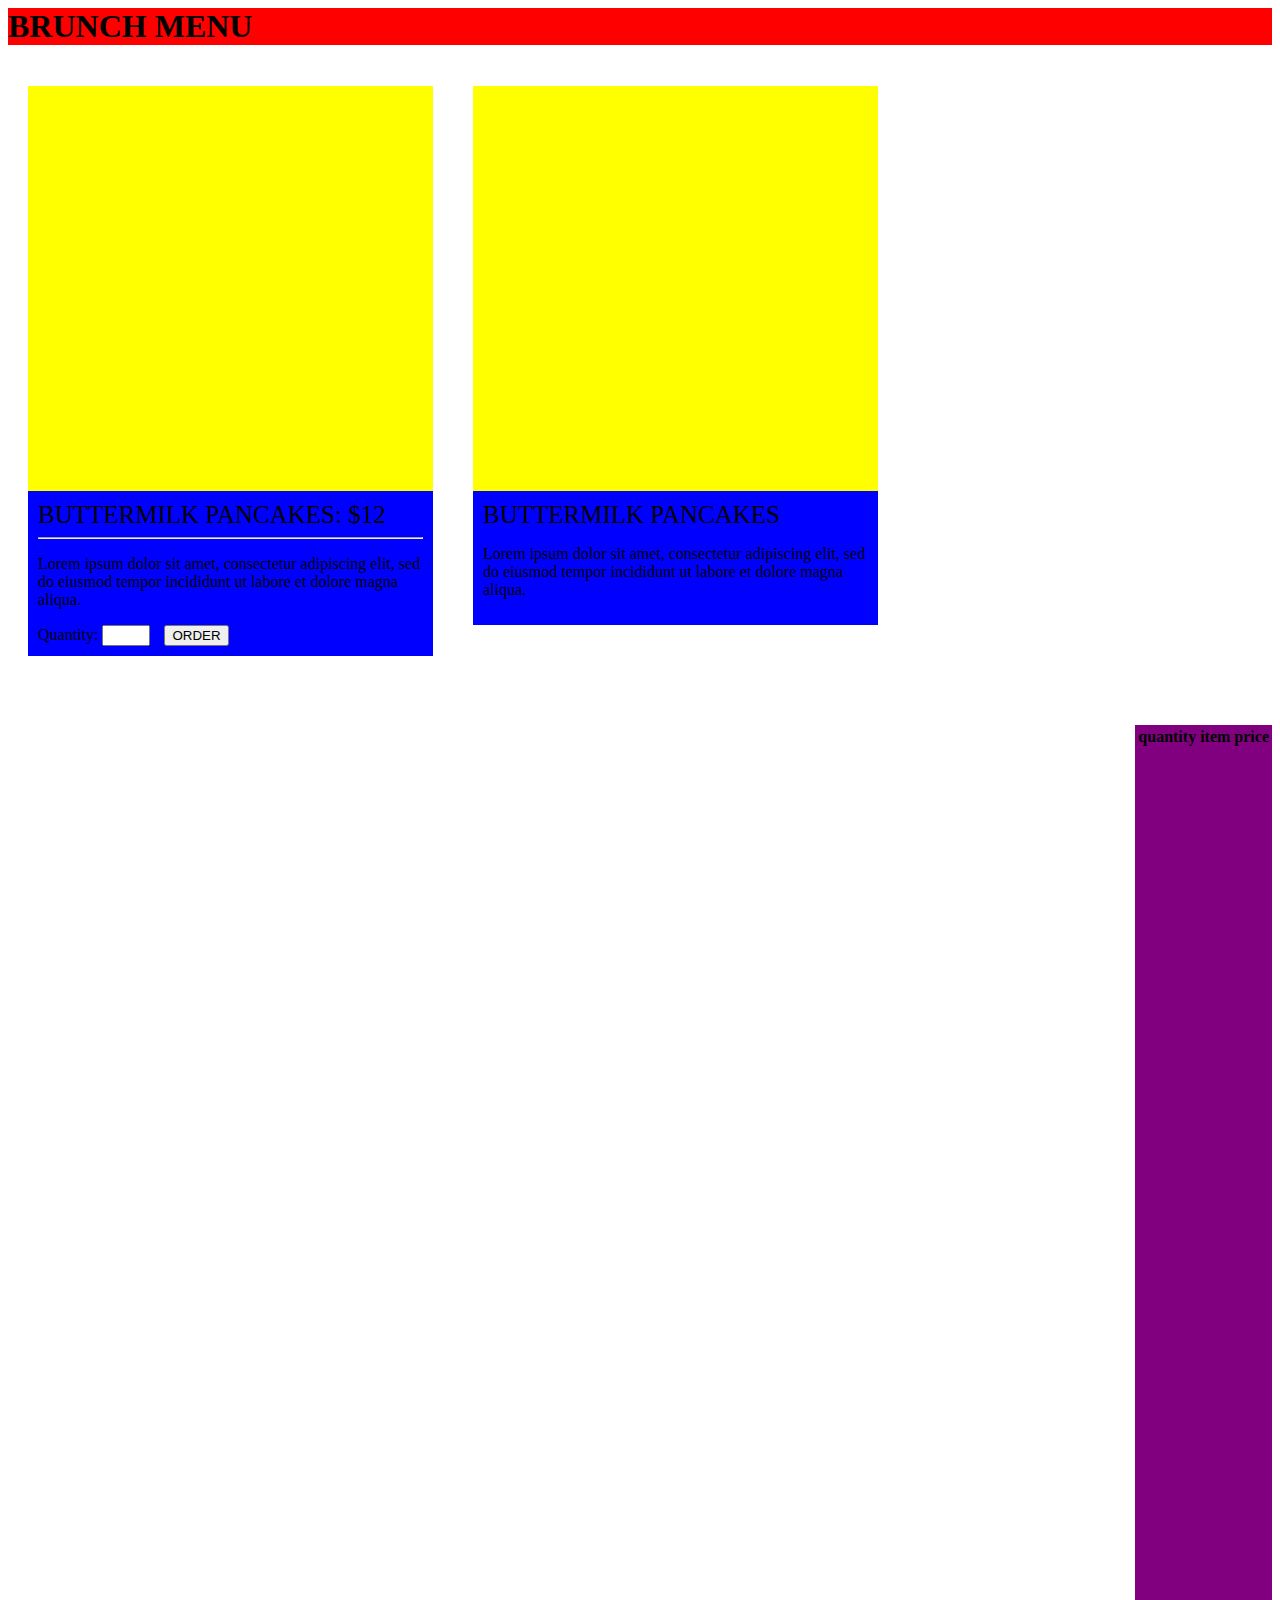
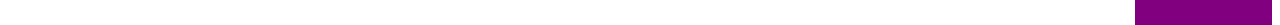
==== index.html @ 3c96109f "Rename restaurant.html to index.html" ====
<html>
  <head>
    <link rel="stylesheet" href="restaurant.css">
    <script src="https://code.jquery.com/jquery-3.3.1.min.js"></script>
  </head>
  <body>
  
    <div id="head">
      <h1>BRUNCH MENU</h1>
    </div>
    
    <div id="items">
      
      <div id="item1">
        <div id="photo0"></div>
        <div id="info0">
          <p class="name">BUTTERMILK PANCAKES: </p>
          <p class="price">$12</p>
          <hr>
          <p class="description">Lorem ipsum dolor sit amet, consectetur adipiscing elit, sed do eiusmod tempor incididunt ut labore et dolore magna aliqua.</p>
          <div class="qty">
            <p class="qty_title">Quantity: </p>
            <input id="counter0" type="number" min="1" max="5">
            <button class="order" onclick="order0()">ORDER</button>
          </div>
        </div>
      </div>
      
      <div id="item1">
        <div id="photo1"></div>
        <div id="info1">
          <p class="name">BUTTERMILK PANCAKES</p>
          <p class="description">Lorem ipsum dolor sit amet, consectetur adipiscing elit, sed do eiusmod tempor incididunt ut labore et dolore magna aliqua.</p>
          
        </div>
      </div>
      
      <div id="item2"></div>
      
      <div id="item3"></div>
      
      <div id="item4"></div>
      
      <div id="item5"></div>
      
    </div>
    
    <div id="check">
      <table>
        <tr>
          <th>quantity</th>
          <th>item</th>
          <th>price</th>
        </tr>
      </table>
    </div>
    
    <script src="restaurant.js"></script>
    
  </body>
</html>
---- restaurant.css ----
#head {
    background-color: red;
    margin: 0;
}

#photo0, #photo1, #photo2, #photo3, #photo4, #photo5 {
  height: 45vh;
  width: 45vh;
  background-color: yellow;
}
#item0, #item1, #item2, #item3, #item4, #item5 {
  background-color: blue;
  width: 45vh;
  margin: 20px;
  padding: 0;
  float: left;
}

.name, .price, .s {
  font-size: 25px;
  display: inline;
}

.order {
  margin-left: 10px;
}

.qty_title, #counter0, #counter2, #counter3, #counter4, #counter5 {
  display: inline;
}

#check{
  background-color: purple;
  position: relative;
  float: right;
  height: 100vh;
  margin: 0;
}

#info0,#info1, #info2, #info3, #info4, #info5 {
  padding: 10px;
}
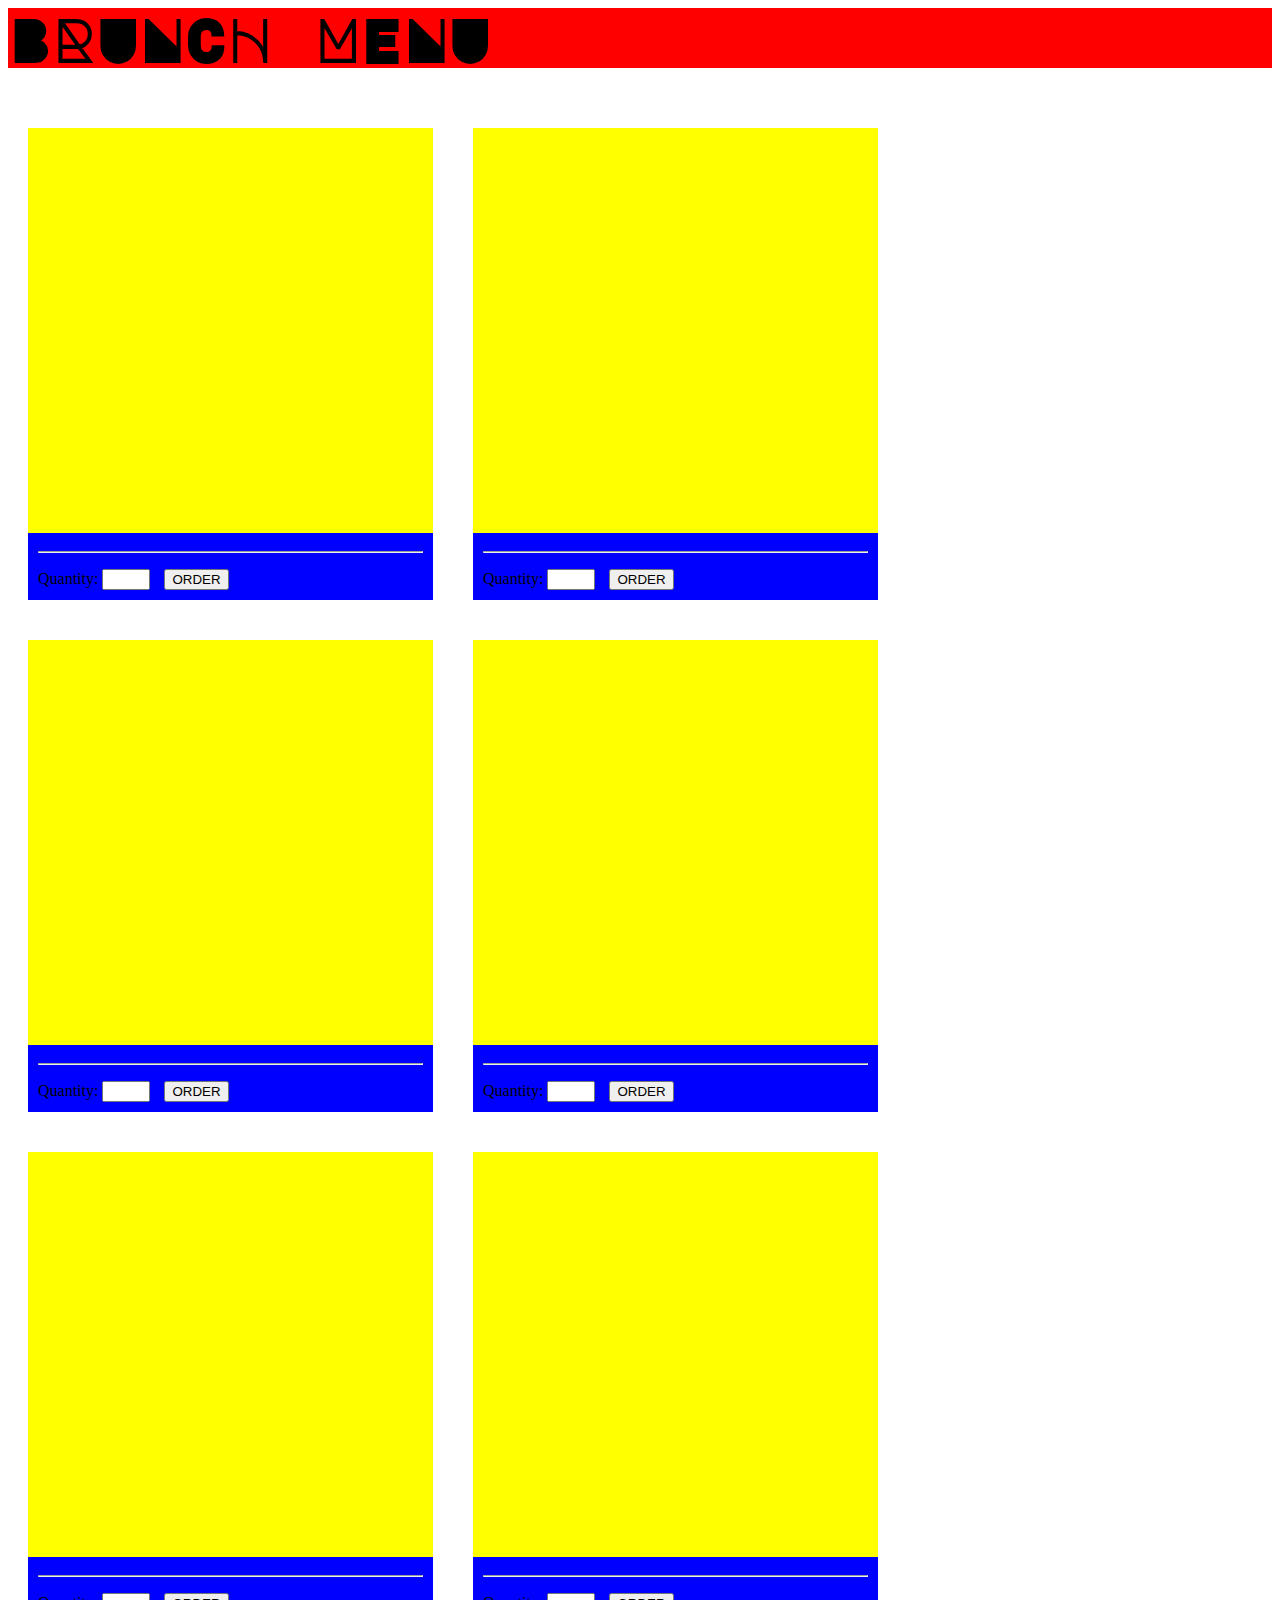
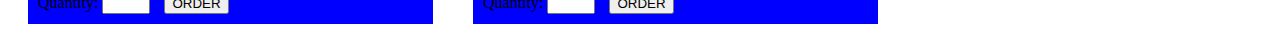
==== commit 89d25efc: "Rename restaurant.html to index.html" ====
--- a/index.html
+++ b/index.html
@@ -2,6 +2,7 @@
   <head>
     <link rel="stylesheet" href="restaurant.css">
     <script src="https://code.jquery.com/jquery-3.3.1.min.js"></script>
+    <link href="https://fonts.googleapis.com/css?family=KoHo|Major+Mono+Display" rel="stylesheet">
   </head>
   <body>
   
@@ -11,17 +12,17 @@
     
     <div id="items">
       
-      <div id="item1">
+      <div id="item0">
         <div id="photo0"></div>
         <div id="info0">
-          <p class="name">BUTTERMILK PANCAKES: </p>
-          <p class="price">$12</p>
+          <p class="name"></p>
+          <p class="price"></p>
           <hr>
-          <p class="description">Lorem ipsum dolor sit amet, consectetur adipiscing elit, sed do eiusmod tempor incididunt ut labore et dolore magna aliqua.</p>
+          <p class="description"></p>
           <div class="qty">
             <p class="qty_title">Quantity: </p>
-            <input id="counter0" type="number" min="1" max="5">
-            <button class="order" onclick="order0()">ORDER</button>
+            <input class="counter" type="number" min="1" max="5">
+            <button class="order" onclick="order()">ORDER</button>
           </div>
         </div>
       </div>
@@ -29,30 +30,78 @@
       <div id="item1">
         <div id="photo1"></div>
         <div id="info1">
-          <p class="name">BUTTERMILK PANCAKES</p>
-          <p class="description">Lorem ipsum dolor sit amet, consectetur adipiscing elit, sed do eiusmod tempor incididunt ut labore et dolore magna aliqua.</p>
-          
+          <p class="name"></p>
+          <p class="price"></p>
+          <hr>
+          <p class="description"></p>
+          <div class="qty">
+            <p class="qty_title">Quantity: </p>
+            <input class="counter" type="number" min="1" max="5">
+            <button class="order" onclick="order()">ORDER</button>
+          </div>
         </div>
       </div>
       
-      <div id="item2"></div>
+      <div id="item2">
+        <div id="photo2"></div>
+        <div id="info2">
+          <p class="name"></p>
+          <p class="price"></p>
+          <hr>
+          <p class="description"></p>
+          <div class="qty">
+            <p class="qty_title">Quantity: </p>
+            <input class="counter" type="number" min="1" max="5">
+            <button class="order" onclick="order()">ORDER</button>
+          </div>
+        </div>
+      </div>
       
-      <div id="item3"></div>
+      <div id="item3">
+        <div id="photo3"></div>
+        <div id="info3">
+          <p class="name"></p>
+          <p class="price"></p>
+          <hr>
+          <p class="description"></p>
+          <div class="qty">
+            <p class="qty_title">Quantity: </p>
+            <input class="counter" type="number" min="1" max="5">
+            <button class="order" onclick="order()">ORDER</button>
+          </div>
+        </div>
+      </div>
       
-      <div id="item4"></div>
+      <div id="item4">
+        <div id="photo4"></div>
+        <div id="info4">
+          <p class="name"></p>
+          <p class="price"></p>
+          <hr>
+          <p class="description"></p>
+          <div class="qty">
+            <p class="qty_title">Quantity: </p>
+            <input class="counter" type="number" min="1" max="5">
+            <button class="order" onclick="order()">ORDER</button>
+          </div>
+        </div>
+      </div>
       
-      <div id="item5"></div>
+      <div id="item5">
+        <div id="photo5"></div>
+        <div id="info5">
+          <p class="name"></p>
+          <p class="price"></p>
+          <hr>
+          <p class="description"></p>
+          <div class="qty">
+            <p class="qty_title">Quantity: </p>
+            <input class="counter" type="number" min="1" max="5">
+            <button class="order" onclick="order()">ORDER</button>
+          </div>
+        </div>
+      </div>
       
-    </div>
-    
-    <div id="check">
-      <table>
-        <tr>
-          <th>quantity</th>
-          <th>item</th>
-          <th>price</th>
-        </tr>
-      </table>
     </div>
     
     <script src="restaurant.js"></script>
--- a/restaurant.css
+++ b/restaurant.css
@@ -1,6 +1,18 @@
+/*
+font-family: 'Major Mono Display', monospace;
+font-family: 'Homemade Apple', cursive;
+font-family: 'KoHo', sans-serif;
+*/
+
+#body {
+  font-size: 30px;
+}
+
 #head {
-    background-color: red;
-    margin: 0;
+  background-color: red;
+  margin: 0;
+  font-family: 'Major Mono Display', monospace;
+  font-size: 30px;
 }
 
 #photo0, #photo1, #photo2, #photo3, #photo4, #photo5 {
@@ -14,6 +26,11 @@
   margin: 20px;
   padding: 0;
   float: left;
+}
+
+.name {
+  font-family: monospace;
+  font-size: 30px;
 }
 
 .name, .price, .s {
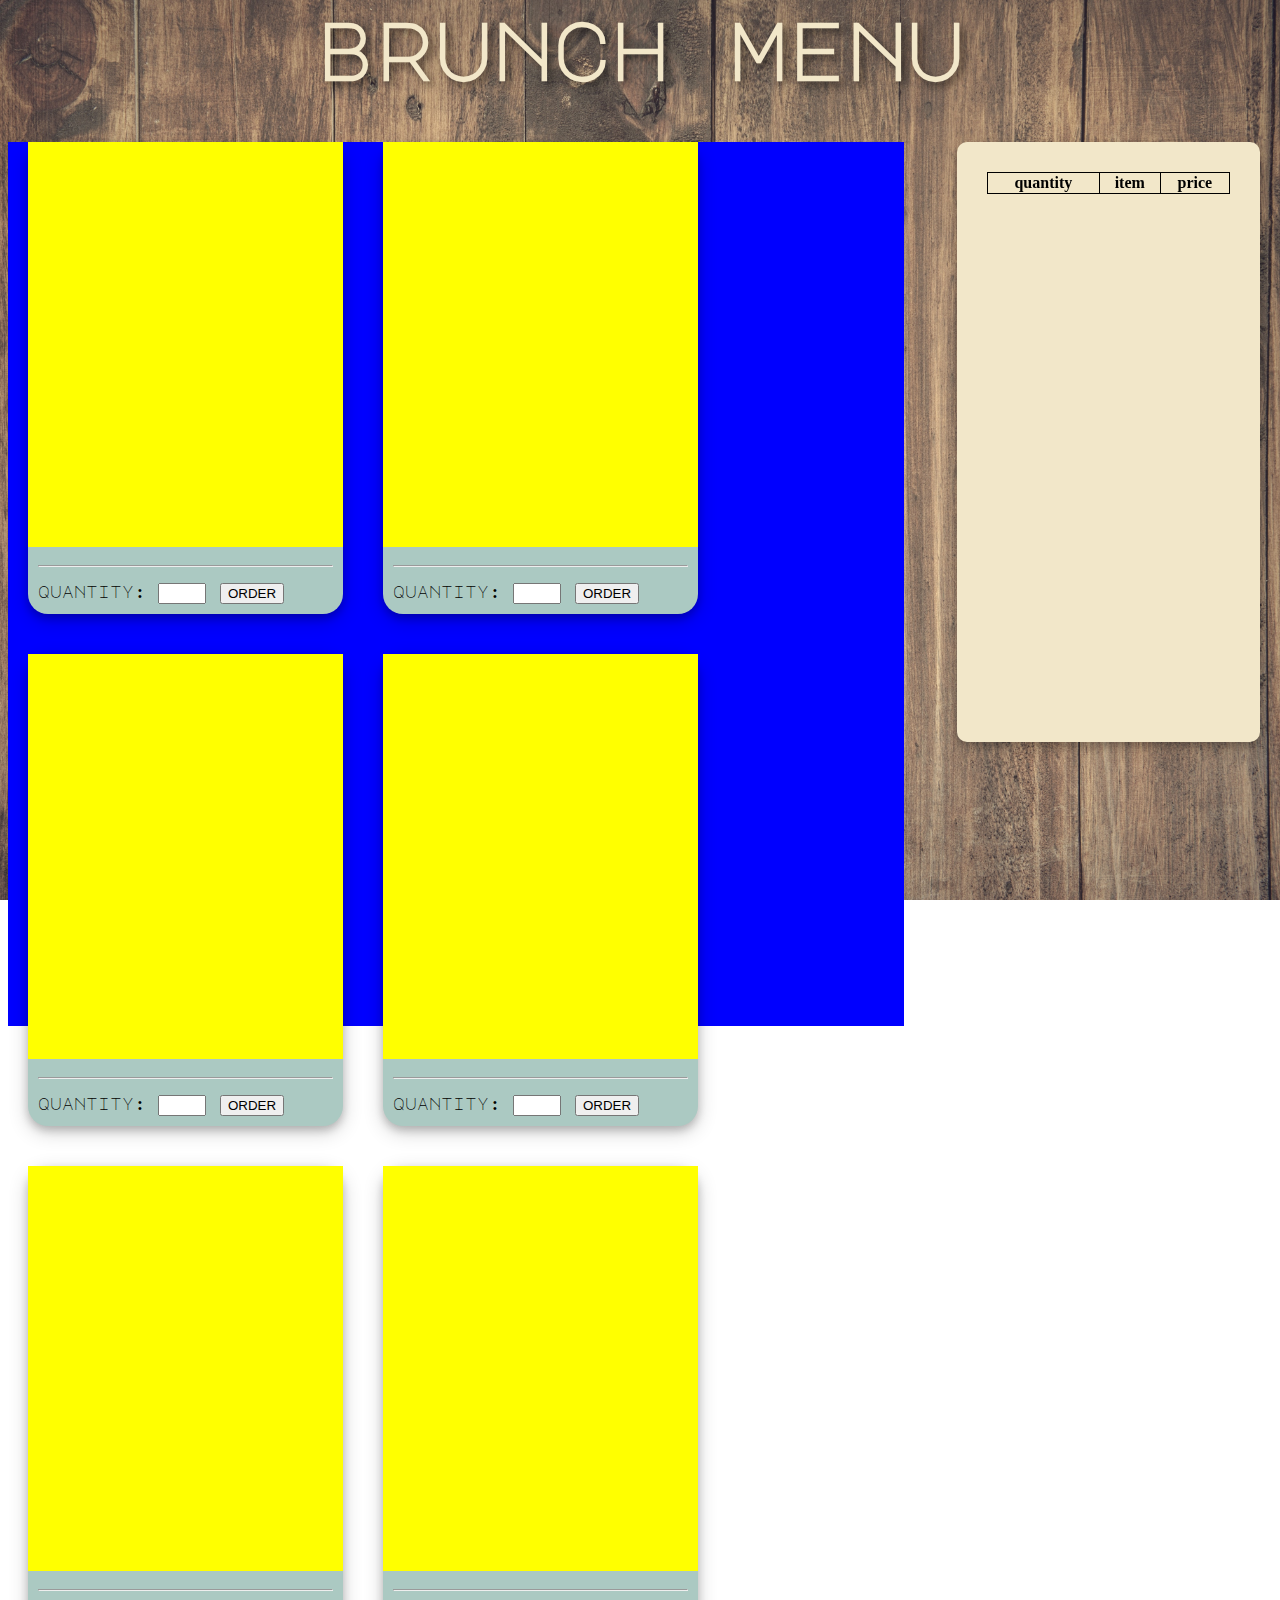
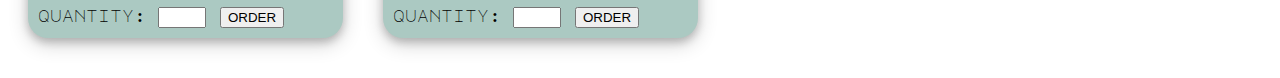
==== commit 49f6da57: "Add files via upload" ====
--- a/index.html
+++ b/index.html
@@ -5,13 +5,25 @@
     <link href="https://fonts.googleapis.com/css?family=KoHo|Major+Mono+Display" rel="stylesheet">
   </head>
   <body>
-  
+    
+    <div id="block"></div>
+
     <div id="head">
-      <h1>BRUNCH MENU</h1>
+      <h1>brunch menu</h1>
     </div>
     
+    <div id="check">
+        <table id="check_table">
+          <tr>
+            <th>quantity</th>
+            <th>item</th>
+            <th>price</th>
+          </tr>
+        </table>
+      </div>
+
     <div id="items">
-      
+
       <div id="item0">
         <div id="photo0"></div>
         <div id="info0">
@@ -20,7 +32,7 @@
           <hr>
           <p class="description"></p>
           <div class="qty">
-            <p class="qty_title">Quantity: </p>
+            <p class="qty_title">quantity: </p>
             <input class="counter" type="number" min="1" max="5">
             <button class="order" onclick="order()">ORDER</button>
           </div>
@@ -35,7 +47,7 @@
           <hr>
           <p class="description"></p>
           <div class="qty">
-            <p class="qty_title">Quantity: </p>
+            <p class="qty_title">quantity: </p>
             <input class="counter" type="number" min="1" max="5">
             <button class="order" onclick="order()">ORDER</button>
           </div>
@@ -50,7 +62,7 @@
           <hr>
           <p class="description"></p>
           <div class="qty">
-            <p class="qty_title">Quantity: </p>
+            <p class="qty_title">quantity: </p>
             <input class="counter" type="number" min="1" max="5">
             <button class="order" onclick="order()">ORDER</button>
           </div>
@@ -65,7 +77,7 @@
           <hr>
           <p class="description"></p>
           <div class="qty">
-            <p class="qty_title">Quantity: </p>
+            <p class="qty_title">quantity: </p>
             <input class="counter" type="number" min="1" max="5">
             <button class="order" onclick="order()">ORDER</button>
           </div>
@@ -80,7 +92,7 @@
           <hr>
           <p class="description"></p>
           <div class="qty">
-            <p class="qty_title">Quantity: </p>
+            <p class="qty_title">quantity: </p>
             <input class="counter" type="number" min="1" max="5">
             <button class="order" onclick="order()">ORDER</button>
           </div>
@@ -95,7 +107,7 @@
           <hr>
           <p class="description"></p>
           <div class="qty">
-            <p class="qty_title">Quantity: </p>
+            <p class="qty_title">quantity: </p>
             <input class="counter" type="number" min="1" max="5">
             <button class="order" onclick="order()">ORDER</button>
           </div>
@@ -103,8 +115,9 @@
       </div>
       
     </div>
-    
+
     <script src="restaurant.js"></script>
+    <script src="restaurant.json"></script>
     
   </body>
 </html>
--- a/restaurant.css
+++ b/restaurant.css
@@ -1,31 +1,46 @@
 /*
 font-family: 'Major Mono Display', monospace;
-font-family: 'Homemade Apple', cursive;
 font-family: 'KoHo', sans-serif;
 */
 
-#body {
-  font-size: 30px;
+body {
+  background-image: url('wood.jpg');
+  background-repeat: no-repeat;
+  background-attachment: fixed;
+  background-position: center;
+  background-size: cover;
 }
 
 #head {
-  background-color: red;
-  margin: 0;
+  margin: 5px 0 0 0;
   font-family: 'Major Mono Display', monospace;
-  font-size: 30px;
+  font-size: 40px;
+  text-align: center;
+  color: #F2E7C9;
+  text-shadow: 4px 4px 8px rgba(0, 0, 0, 0.6);
+}
+
+#items {
+  background-color: blue;
+  height: -webkit-fill-available;
+  width: 70vw;
+  padding: auto;
 }
 
 #photo0, #photo1, #photo2, #photo3, #photo4, #photo5 {
   height: 45vh;
-  width: 45vh;
+  width: 35vh;
   background-color: yellow;
 }
+
 #item0, #item1, #item2, #item3, #item4, #item5 {
-  background-color: blue;
-  width: 45vh;
-  margin: 20px;
+  background-color: #ABC9C2;
+  width: 35vh;
+  margin: 0 20px 40px;
   padding: 0;
   float: left;
+  border-radius: 20px;
+  box-shadow: 0 4px 8px 0 rgba(0, 0, 0, 0.2), 0 6px 20px 0 rgba(0, 0, 0, 0.19);
 }
 
 .name {
@@ -33,7 +48,12 @@
   font-size: 30px;
 }
 
-.name, .price, .s {
+.qty_title {
+  display: inline;
+  font-family: 'Major Mono Display', monospace;
+}
+
+.name, .price {
   font-size: 25px;
   display: inline;
 }
@@ -42,18 +62,31 @@
   margin-left: 10px;
 }
 
-.qty_title, #counter0, #counter2, #counter3, #counter4, #counter5 {
+.counter {
   display: inline;
 }
 
-#check{
-  background-color: purple;
-  position: relative;
-  float: right;
-  height: 100vh;
+#check {
+  background-color: #F2E7C9;
+  border-radius: 10px;
+  box-shadow: 0 4px 8px 0 rgba(0, 0, 0, 0.2), 0 6px 20px 0 rgba(0, 0, 0, 0.19);
+  position: fixed;
+  right: 20px;
+  height: 60vh;
   margin: 0;
+  width: 27vh;
+  padding: 30px;
 }
 
-#info0,#info1, #info2, #info3, #info4, #info5 {
+#info0, #info1, #info2, #info3, #info4, #info5 {
   padding: 10px;
+}
+
+#check_table {
+  border-collapse: collapse;
+  width: 100%;
+}
+
+th, td {
+  border: 1px solid black;
 }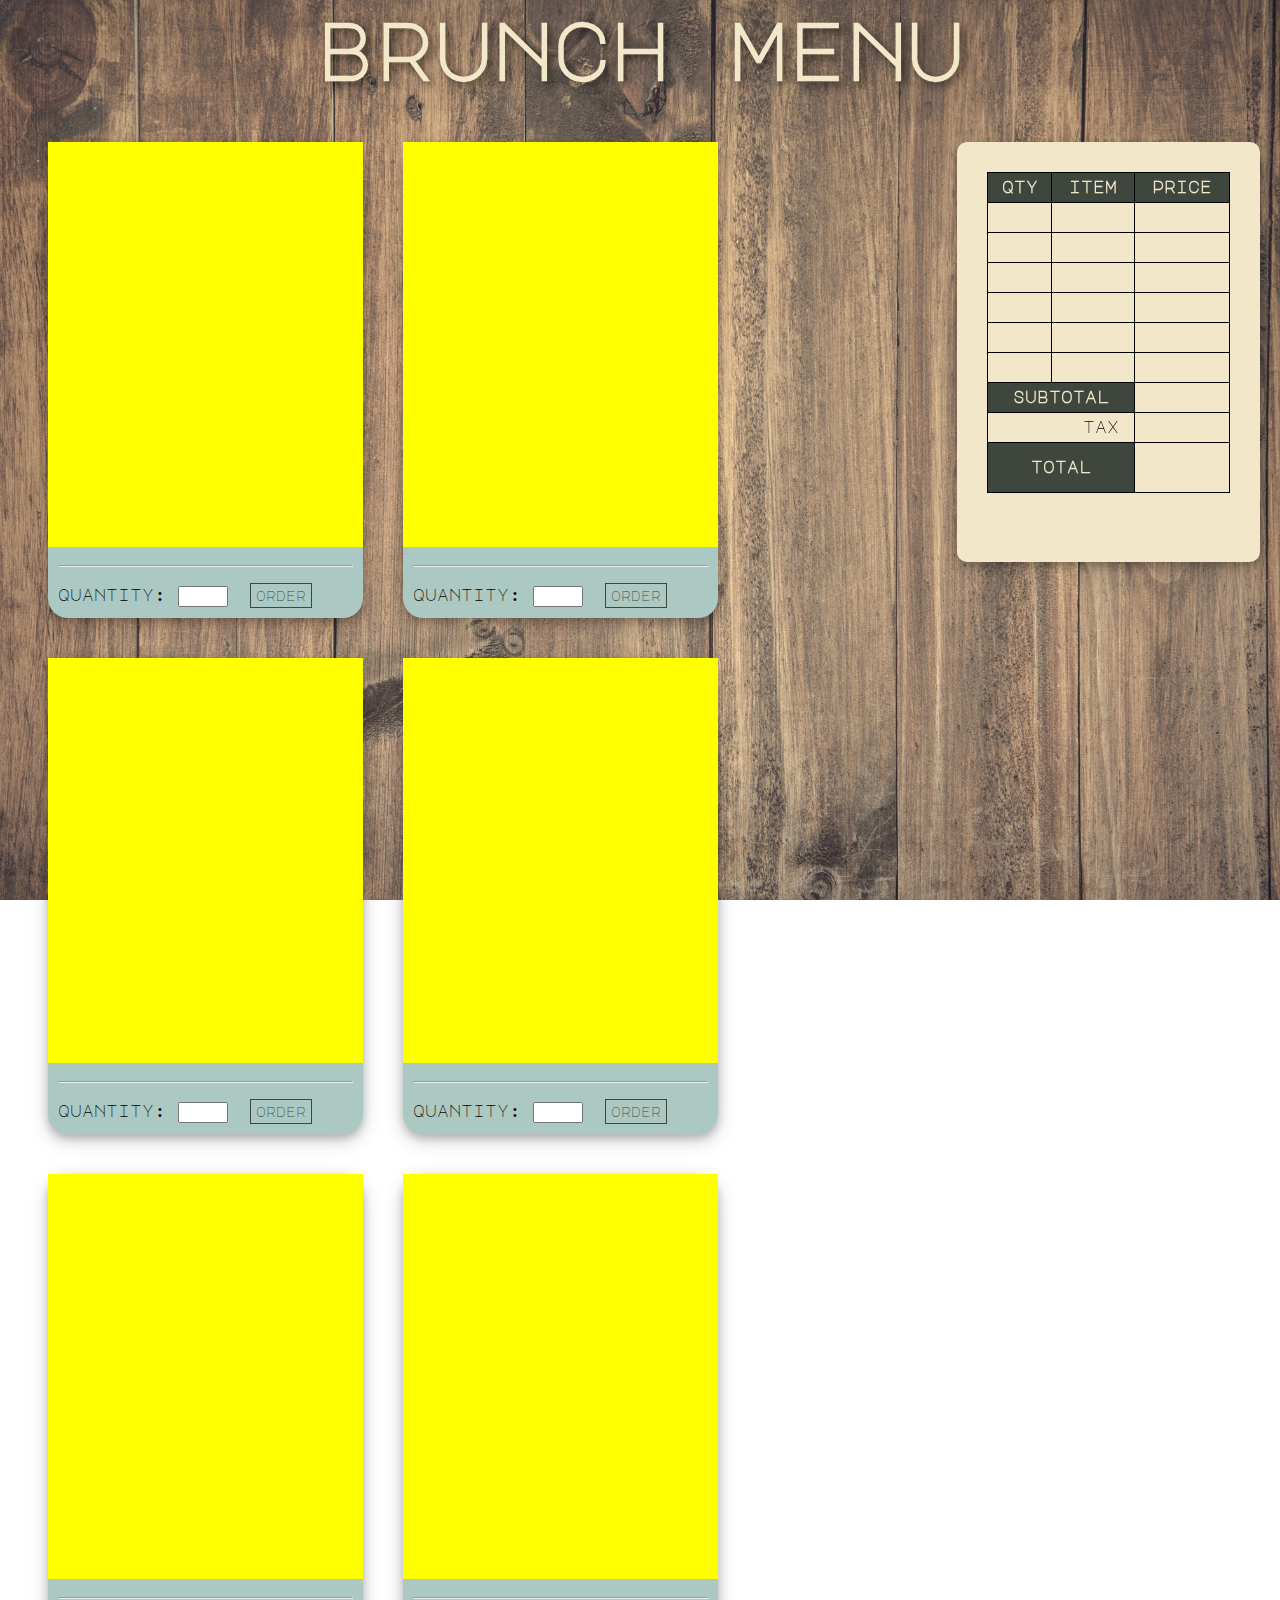
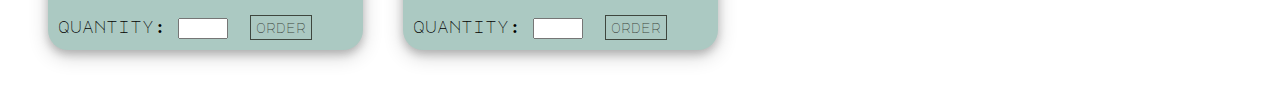
==== commit 4bac5c63: "Add files via upload" ====
--- a/index.html
+++ b/index.html
@@ -15,10 +15,62 @@
     <div id="check">
         <table id="check_table">
           <tr>
-            <th>quantity</th>
+            <th>qty</th>
             <th>item</th>
             <th>price</th>
           </tr>
+          
+          <tr class="row"> <!--0-->
+            <td></td>
+            <td></td>
+            <td></td>
+          </tr>
+
+          <tr class="row"> <!--1-->
+            <td></td>
+            <td></td>
+            <td></td>
+          </tr> 
+
+          <tr class="row"> <!--2-->
+            <td></td>
+            <td></td>
+            <td></td>
+          </tr> 
+
+          <tr class="row"> <!--3-->
+            <td></td>
+            <td></td>
+            <td></td>
+          </tr> 
+
+          <tr class="row"> <!--4-->
+            <td></td>
+            <td></td>
+            <td></td>
+          </tr> 
+
+          <tr class="row"> <!--5-->
+            <td></td>
+            <td></td>
+            <td></td>
+          </tr> 
+
+          <tr>
+            <th colspan="2">subtotal</th>
+            <td id="subtotal"></td>
+          </tr>
+
+          <tr>
+            <td colspan="2" id="tax_title">tax</td>
+            <td id="tax"></td>
+          </tr>
+
+          <tr id="total_row">
+            <th colspan="2">total</th>
+            <td id="total"></td>
+          </tr>
+
         </table>
       </div>
 
@@ -34,7 +86,7 @@
           <div class="qty">
             <p class="qty_title">quantity: </p>
             <input class="counter" type="number" min="1" max="5">
-            <button class="order" onclick="order()">ORDER</button>
+            <button class="order" onclick="order0()">order</button>
           </div>
         </div>
       </div>
@@ -49,7 +101,7 @@
           <div class="qty">
             <p class="qty_title">quantity: </p>
             <input class="counter" type="number" min="1" max="5">
-            <button class="order" onclick="order()">ORDER</button>
+            <button class="order" onclick="order1()">order</button>
           </div>
         </div>
       </div>
@@ -64,7 +116,7 @@
           <div class="qty">
             <p class="qty_title">quantity: </p>
             <input class="counter" type="number" min="1" max="5">
-            <button class="order" onclick="order()">ORDER</button>
+            <button class="order" onclick="order2()">order</button>
           </div>
         </div>
       </div>
@@ -79,7 +131,7 @@
           <div class="qty">
             <p class="qty_title">quantity: </p>
             <input class="counter" type="number" min="1" max="5">
-            <button class="order" onclick="order()">ORDER</button>
+            <button class="order" onclick="order3()">order</button>
           </div>
         </div>
       </div>
@@ -94,7 +146,7 @@
           <div class="qty">
             <p class="qty_title">quantity: </p>
             <input class="counter" type="number" min="1" max="5">
-            <button class="order" onclick="order()">ORDER</button>
+            <button class="order" onclick="order4()">order</button>
           </div>
         </div>
       </div>
@@ -109,7 +161,7 @@
           <div class="qty">
             <p class="qty_title">quantity: </p>
             <input class="counter" type="number" min="1" max="5">
-            <button class="order" onclick="order()">ORDER</button>
+            <button class="order" onclick="order5()">order</button>
           </div>
         </div>
       </div>
--- a/restaurant.css
+++ b/restaurant.css
@@ -9,11 +9,11 @@
   background-attachment: fixed;
   background-position: center;
   background-size: cover;
+  font-family: 'Major Mono Display', monospace;
 }
 
 #head {
   margin: 5px 0 0 0;
-  font-family: 'Major Mono Display', monospace;
   font-size: 40px;
   text-align: center;
   color: #F2E7C9;
@@ -21,10 +21,9 @@
 }
 
 #items {
-  background-color: blue;
-  height: -webkit-fill-available;
-  width: 70vw;
-  padding: auto;
+  margin-left: 20px;
+  height: 100vh;
+  width: 75vw;
 }
 
 #photo0, #photo1, #photo2, #photo3, #photo4, #photo5 {
@@ -44,13 +43,11 @@
 }
 
 .name {
-  font-family: monospace;
   font-size: 30px;
 }
 
 .qty_title {
   display: inline;
-  font-family: 'Major Mono Display', monospace;
 }
 
 .name, .price {
@@ -72,7 +69,7 @@
   box-shadow: 0 4px 8px 0 rgba(0, 0, 0, 0.2), 0 6px 20px 0 rgba(0, 0, 0, 0.19);
   position: fixed;
   right: 20px;
-  height: 60vh;
+  height: 40vh;
   margin: 0;
   width: 27vh;
   padding: 30px;
@@ -87,6 +84,45 @@
   width: 100%;
 }
 
-th, td {
+th, td, tr {
   border: 1px solid black;
+  padding: 5px 2px;
+  text-align: center;
+}
+
+th {
+  background-color: #3E463E;
+  color: #F2E7C9;
+}
+
+tr {
+  height: 30px;
+}
+
+#tax_title {
+  text-align: right;
+  padding-right: 15px;
+}
+
+#total_row {
+  height: 50px;
+}
+
+button {
+  background-color: #ABC9C2;
+  color: #3E463E;
+  padding: 5px;
+  border: 1px solid #3E463E;
+  font-family: 'Major Mono Display', monospace;
+}
+
+button:hover {
+  background-color: #3E463E;
+  color: #ABC9C2;
+  border: 1px solid #3E463E;
+}
+
+.counter {
+  margin: 0;
+  width: 50px;
 }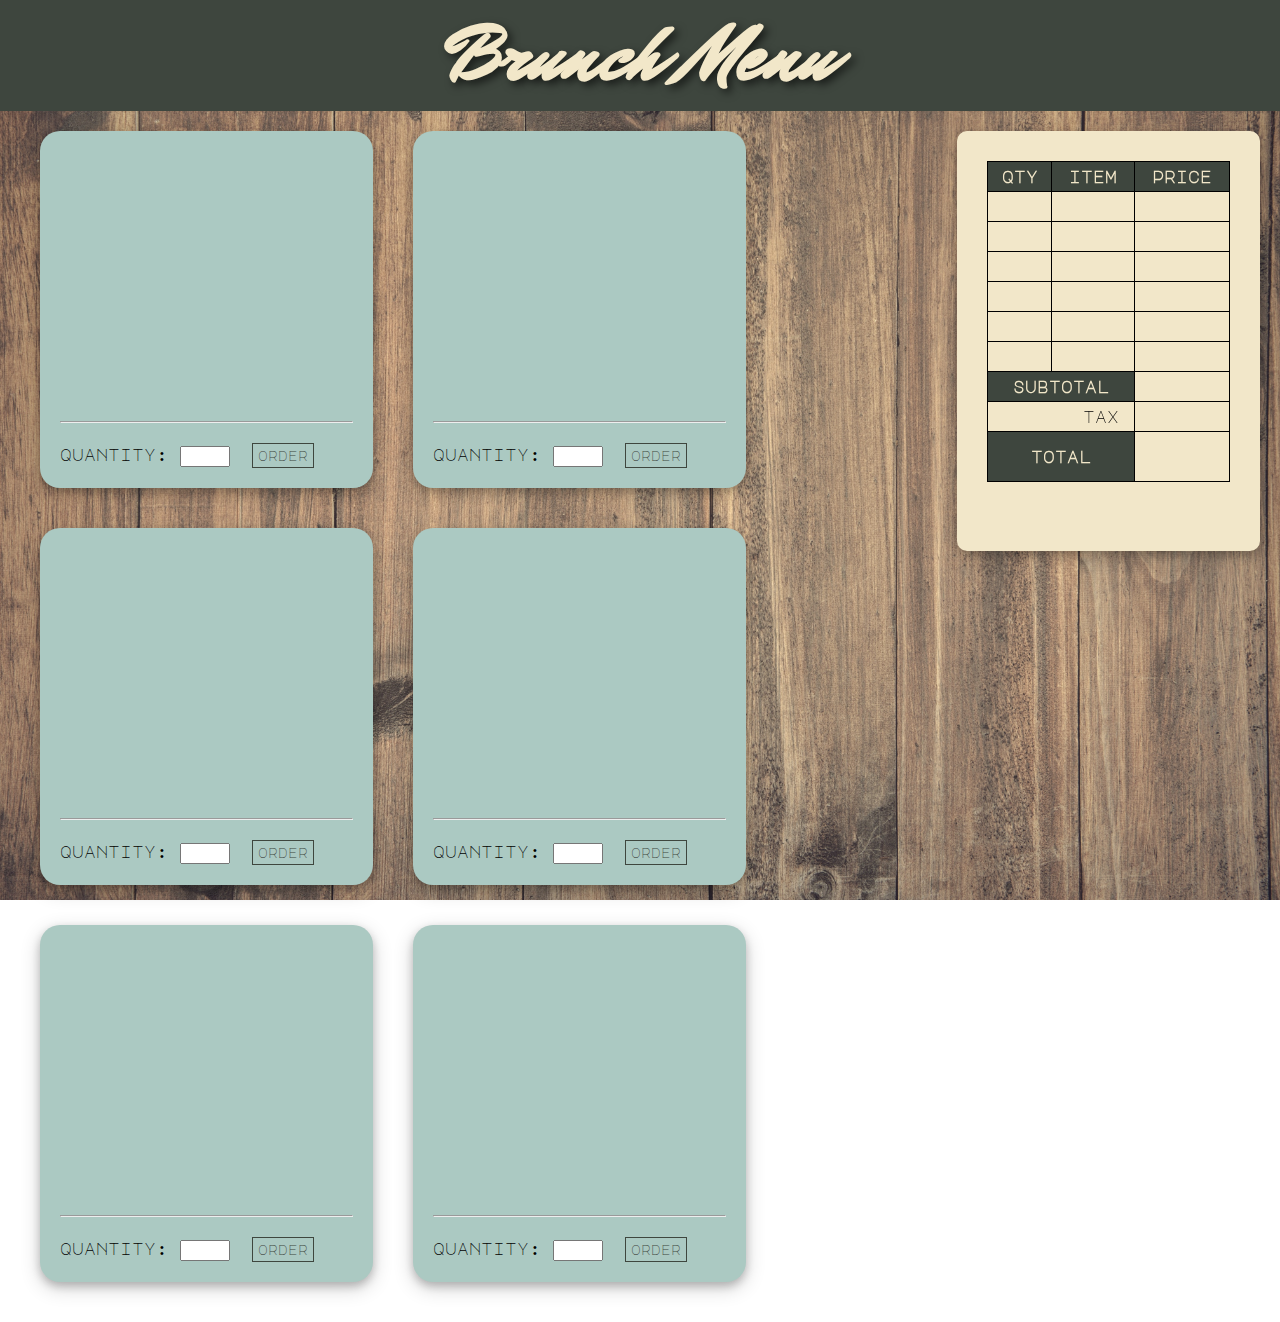
==== commit 14602065: "Add files via upload" ====
--- a/index.html
+++ b/index.html
@@ -2,170 +2,174 @@
   <head>
     <link rel="stylesheet" href="restaurant.css">
     <script src="https://code.jquery.com/jquery-3.3.1.min.js"></script>
-    <link href="https://fonts.googleapis.com/css?family=KoHo|Major+Mono+Display" rel="stylesheet">
+    <link href="https://fonts.googleapis.com/css?family=Major+Mono+Display|Mr+Dafoe" rel="stylesheet">
   </head>
   <body>
     
     <div id="block"></div>
 
     <div id="head">
-      <h1>brunch menu</h1>
+      <h1>Brunch Menu</h1>
     </div>
-    
-    <div id="check">
-        <table id="check_table">
-          <tr>
-            <th>qty</th>
-            <th>item</th>
-            <th>price</th>
-          </tr>
-          
-          <tr class="row"> <!--0-->
-            <td></td>
-            <td></td>
-            <td></td>
-          </tr>
+     
+    <div id="not_head">
 
-          <tr class="row"> <!--1-->
-            <td></td>
-            <td></td>
-            <td></td>
-          </tr> 
+      <div id="check">
 
-          <tr class="row"> <!--2-->
-            <td></td>
-            <td></td>
-            <td></td>
-          </tr> 
+          <table id="check_table">
+            <tr>
+              <th>qty</th>
+              <th>item</th>
+              <th>price</th>
+            </tr>
+            
+            <tr class="row"> <!--0-->
+              <td></td>
+              <td></td>
+              <td></td>
+            </tr>
 
-          <tr class="row"> <!--3-->
-            <td></td>
-            <td></td>
-            <td></td>
-          </tr> 
+            <tr class="row"> <!--1-->
+              <td></td>
+              <td></td>
+              <td></td>
+            </tr> 
 
-          <tr class="row"> <!--4-->
-            <td></td>
-            <td></td>
-            <td></td>
-          </tr> 
+            <tr class="row"> <!--2-->
+              <td></td>
+              <td></td>
+              <td></td>
+            </tr> 
 
-          <tr class="row"> <!--5-->
-            <td></td>
-            <td></td>
-            <td></td>
-          </tr> 
+            <tr class="row"> <!--3-->
+              <td></td>
+              <td></td>
+              <td></td>
+            </tr> 
 
-          <tr>
-            <th colspan="2">subtotal</th>
-            <td id="subtotal"></td>
-          </tr>
+            <tr class="row"> <!--4-->
+              <td></td>
+              <td></td>
+              <td></td>
+            </tr> 
 
-          <tr>
-            <td colspan="2" id="tax_title">tax</td>
-            <td id="tax"></td>
-          </tr>
+            <tr class="row"> <!--5-->
+              <td></td>
+              <td></td>
+              <td></td>
+            </tr> 
 
-          <tr id="total_row">
-            <th colspan="2">total</th>
-            <td id="total"></td>
-          </tr>
+            <tr>
+              <th colspan="2">subtotal</th>
+              <td id="subtotal"></td>
+            </tr>
 
-        </table>
-      </div>
+            <tr>
+              <td colspan="2" id="tax_title">tax</td>
+              <td id="tax"></td>
+            </tr>
 
-    <div id="items">
+            <tr id="total_row">
+              <th colspan="2">total</th>
+              <td id="total"></td>
+            </tr>
 
-      <div id="item0">
-        <div id="photo0"></div>
-        <div id="info0">
-          <p class="name"></p>
-          <p class="price"></p>
-          <hr>
-          <p class="description"></p>
-          <div class="qty">
-            <p class="qty_title">quantity: </p>
-            <input class="counter" type="number" min="1" max="5">
-            <button class="order" onclick="order0()">order</button>
+          </table>
+        </div>
+
+      <div id="items">
+
+        <div id="item0">
+          <div id="photo0"></div>
+          <div id="info0">
+            <p class="name"></p>
+            <p class="price"></p>
+            <hr>
+            <p class="description"></p>
+            <div class="qty">
+              <p class="qty_title">quantity: </p>
+              <input class="counter" type="number" min="1" max="5">
+              <button class="order" onclick="order0()">order</button>
+            </div>
           </div>
         </div>
-      </div>
-      
-      <div id="item1">
-        <div id="photo1"></div>
-        <div id="info1">
-          <p class="name"></p>
-          <p class="price"></p>
-          <hr>
-          <p class="description"></p>
-          <div class="qty">
-            <p class="qty_title">quantity: </p>
-            <input class="counter" type="number" min="1" max="5">
-            <button class="order" onclick="order1()">order</button>
+        
+        <div id="item1">
+          <div id="photo1"></div>
+          <div id="info1">
+            <p class="name"></p>
+            <p class="price"></p>
+            <hr>
+            <p class="description"></p>
+            <div class="qty">
+              <p class="qty_title">quantity: </p>
+              <input class="counter" type="number" min="1" max="5">
+              <button class="order" onclick="order1()">order</button>
+            </div>
           </div>
         </div>
-      </div>
-      
-      <div id="item2">
-        <div id="photo2"></div>
-        <div id="info2">
-          <p class="name"></p>
-          <p class="price"></p>
-          <hr>
-          <p class="description"></p>
-          <div class="qty">
-            <p class="qty_title">quantity: </p>
-            <input class="counter" type="number" min="1" max="5">
-            <button class="order" onclick="order2()">order</button>
+        
+        <div id="item2">
+          <div id="photo2"></div>
+          <div id="info2">
+            <p class="name"></p>
+            <p class="price"></p>
+            <hr>
+            <p class="description"></p>
+            <div class="qty">
+              <p class="qty_title">quantity: </p>
+              <input class="counter" type="number" min="1" max="5">
+              <button class="order" onclick="order2()">order</button>
+            </div>
           </div>
         </div>
-      </div>
-      
-      <div id="item3">
-        <div id="photo3"></div>
-        <div id="info3">
-          <p class="name"></p>
-          <p class="price"></p>
-          <hr>
-          <p class="description"></p>
-          <div class="qty">
-            <p class="qty_title">quantity: </p>
-            <input class="counter" type="number" min="1" max="5">
-            <button class="order" onclick="order3()">order</button>
+        
+        <div id="item3">
+          <div id="photo3"></div>
+          <div id="info3">
+            <p class="name"></p>
+            <p class="price"></p>
+            <hr>
+            <p class="description"></p>
+            <div class="qty">
+              <p class="qty_title">quantity: </p>
+              <input class="counter" type="number" min="1" max="5">
+              <button class="order" onclick="order3()">order</button>
+            </div>
           </div>
         </div>
-      </div>
-      
-      <div id="item4">
-        <div id="photo4"></div>
-        <div id="info4">
-          <p class="name"></p>
-          <p class="price"></p>
-          <hr>
-          <p class="description"></p>
-          <div class="qty">
-            <p class="qty_title">quantity: </p>
-            <input class="counter" type="number" min="1" max="5">
-            <button class="order" onclick="order4()">order</button>
+        
+        <div id="item4">
+          <div id="photo4"></div>
+          <div id="info4">
+            <p class="name"></p>
+            <p class="price"></p>
+            <hr>
+            <p class="description"></p>
+            <div class="qty">
+              <p class="qty_title">quantity: </p>
+              <input class="counter" type="number" min="1" max="5">
+              <button class="order" onclick="order4()">order</button>
+            </div>
           </div>
         </div>
-      </div>
-      
-      <div id="item5">
-        <div id="photo5"></div>
-        <div id="info5">
-          <p class="name"></p>
-          <p class="price"></p>
-          <hr>
-          <p class="description"></p>
-          <div class="qty">
-            <p class="qty_title">quantity: </p>
-            <input class="counter" type="number" min="1" max="5">
-            <button class="order" onclick="order5()">order</button>
+        
+        <div id="item5">
+          <div id="photo5"></div>
+          <div id="info5">
+            <p class="name"></p>
+            <p class="price"></p>
+            <hr>
+            <p class="description"></p>
+            <div class="qty">
+              <p class="qty_title">quantity: </p>
+              <input class="counter" type="number" min="1" max="5">
+              <button class="order" onclick="order5()">order</button>
+            </div>
           </div>
         </div>
+        
       </div>
-      
     </div>
 
     <script src="restaurant.js"></script>
--- a/restaurant.css
+++ b/restaurant.css
@@ -2,6 +2,10 @@
 font-family: 'Major Mono Display', monospace;
 font-family: 'KoHo', sans-serif;
 */
+
+* {
+  margin: 0;
+}
 
 body {
   background-image: url('wood.jpg');
@@ -13,28 +17,59 @@
 }
 
 #head {
-  margin: 5px 0 0 0;
+  margin: 0px;
+  padding: 0;
   font-size: 40px;
   text-align: center;
   color: #F2E7C9;
   text-shadow: 4px 4px 8px rgba(0, 0, 0, 0.6);
+  font-family: 'Mr Dafoe', cursive;
+  background-color: #3E463E
 }
 
 #items {
   margin-left: 20px;
-  height: 100vh;
+  margin-top: 20px;
+  height: 90vh;
   width: 75vw;
 }
 
 #photo0, #photo1, #photo2, #photo3, #photo4, #photo5 {
-  height: 45vh;
-  width: 35vh;
-  background-color: yellow;
+  height: 30vh;
+  width: 37vh;
+  background-repeat: no-repeat;
+  background-position: center;
+  background-size: cover;
+  border-radius: 20px 20px 0 0;
+}
+
+#photo0 {
+  background-image: url('pancake.jpeg');
+}
+
+#photo1 {
+  background-image: url('chicken_and_waffles.jpeg');
+}
+
+#photo2 {
+  background-image: url('omelette.jpeg');
+}
+
+#photo3 {
+  background-image: url('french_toast.jpeg');
+}
+
+#photo4 {
+  background-image: url('avocado_toast.jpeg');
+}
+
+#photo5 {
+  background-image: url('eggs_benedict.jpeg');
 }
 
 #item0, #item1, #item2, #item3, #item4, #item5 {
   background-color: #ABC9C2;
-  width: 35vh;
+  width: 37vh;
   margin: 0 20px 40px;
   padding: 0;
   float: left;
@@ -77,6 +112,11 @@
 
 #info0, #info1, #info2, #info3, #info4, #info5 {
   padding: 10px;
+  margin: 10px;
+}
+
+.description {
+  margin-top: 20px;
 }
 
 #check_table {
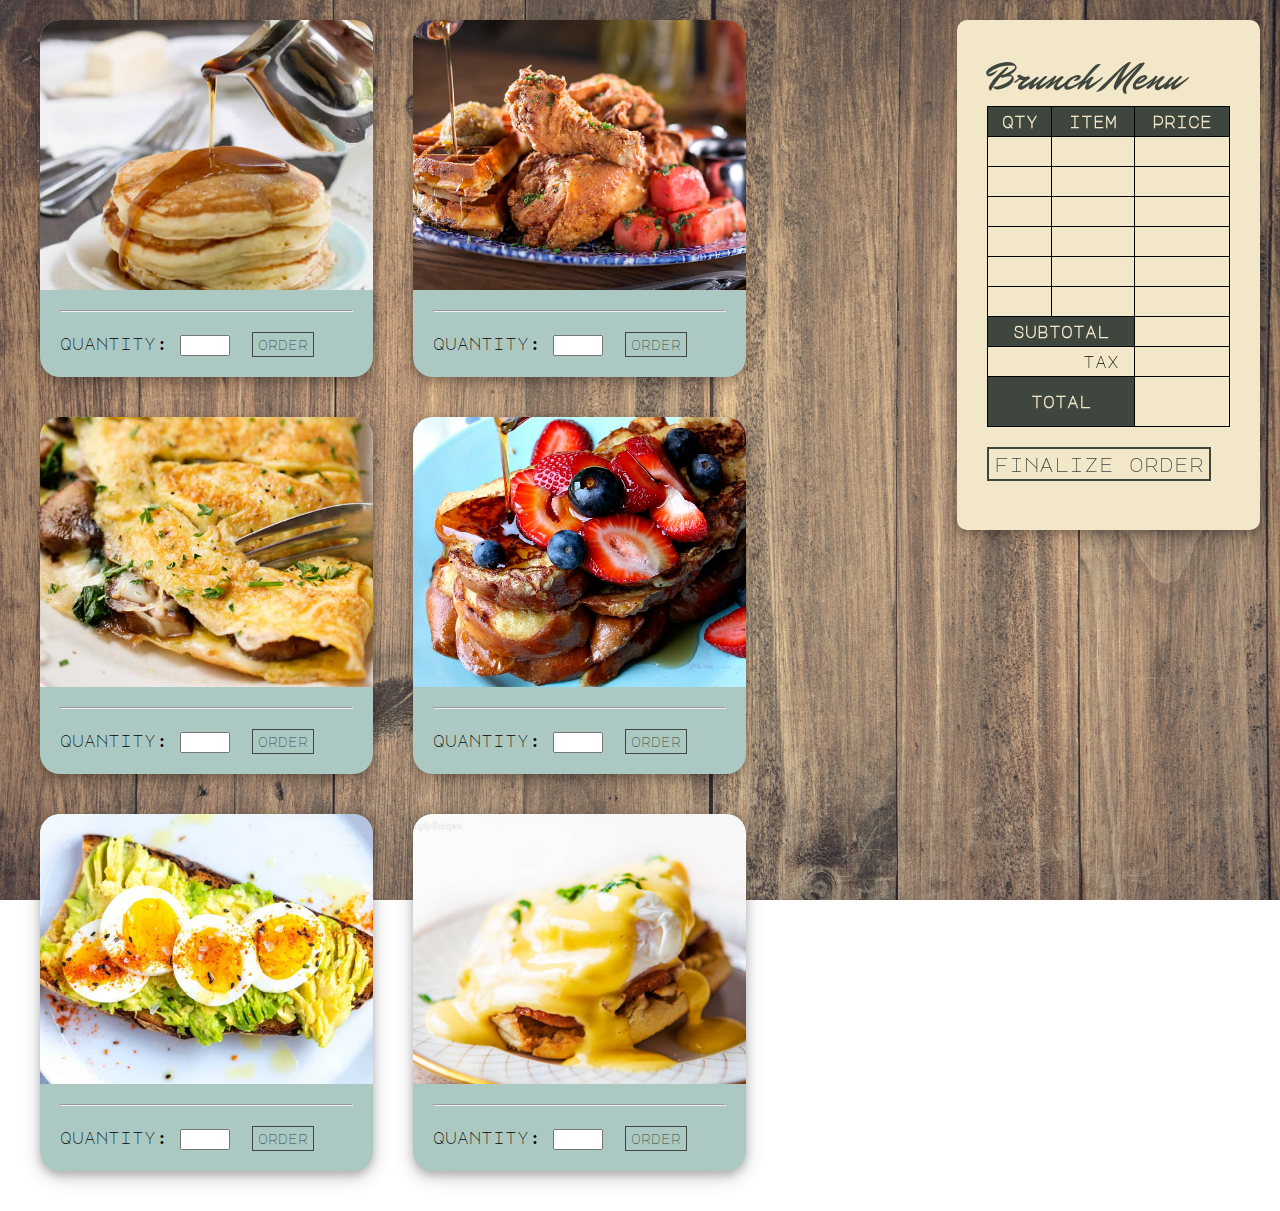
==== commit 36cb306f: "Add files via upload" ====
--- a/index.html
+++ b/index.html
@@ -7,15 +7,12 @@
   <body>
     
     <div id="block"></div>
-
-    <div id="head">
-      <h1>Brunch Menu</h1>
-    </div>
      
     <div id="not_head">
 
       <div id="check">
-
+          
+        <p id="table_head">Brunch Menu</p>
           <table id="check_table">
             <tr>
               <th>qty</th>
@@ -75,6 +72,9 @@
             </tr>
 
           </table>
+
+          <button id="finalize" onclick="finalize()">finalize order</button>
+
         </div>
 
       <div id="items">
--- a/restaurant.css
+++ b/restaurant.css
@@ -1,6 +1,6 @@
 /*
 font-family: 'Major Mono Display', monospace;
-font-family: 'KoHo', sans-serif;
+font-family: 'Mr Dafoe', cursive;
 */
 
 * {
@@ -14,17 +14,6 @@
   background-position: center;
   background-size: cover;
   font-family: 'Major Mono Display', monospace;
-}
-
-#head {
-  margin: 0px;
-  padding: 0;
-  font-size: 40px;
-  text-align: center;
-  color: #F2E7C9;
-  text-shadow: 4px 4px 8px rgba(0, 0, 0, 0.6);
-  font-family: 'Mr Dafoe', cursive;
-  background-color: #3E463E
 }
 
 #items {
@@ -104,7 +93,7 @@
   box-shadow: 0 4px 8px 0 rgba(0, 0, 0, 0.2), 0 6px 20px 0 rgba(0, 0, 0, 0.19);
   position: fixed;
   right: 20px;
-  height: 40vh;
+  height: 450px;
   margin: 0;
   width: 27vh;
   padding: 30px;
@@ -159,10 +148,28 @@
 button:hover {
   background-color: #3E463E;
   color: #ABC9C2;
-  border: 1px solid #3E463E;
 }
 
 .counter {
   margin: 0;
   width: 50px;
+}
+
+#finalize {
+  margin-top: 20px;
+  font-size: 20px;
+  background-color: #F2E7C9;
+  color: #3E463E;
+  border: 2px solid #3E463E;
+}
+
+#finalize:hover {
+  background-color: #3E463E;
+  color: #F2E7C9;
+}
+
+#table_head {
+  font-family: 'Mr Dafoe', cursive;
+  color: #3E463E;
+  font-size: 40px;
 }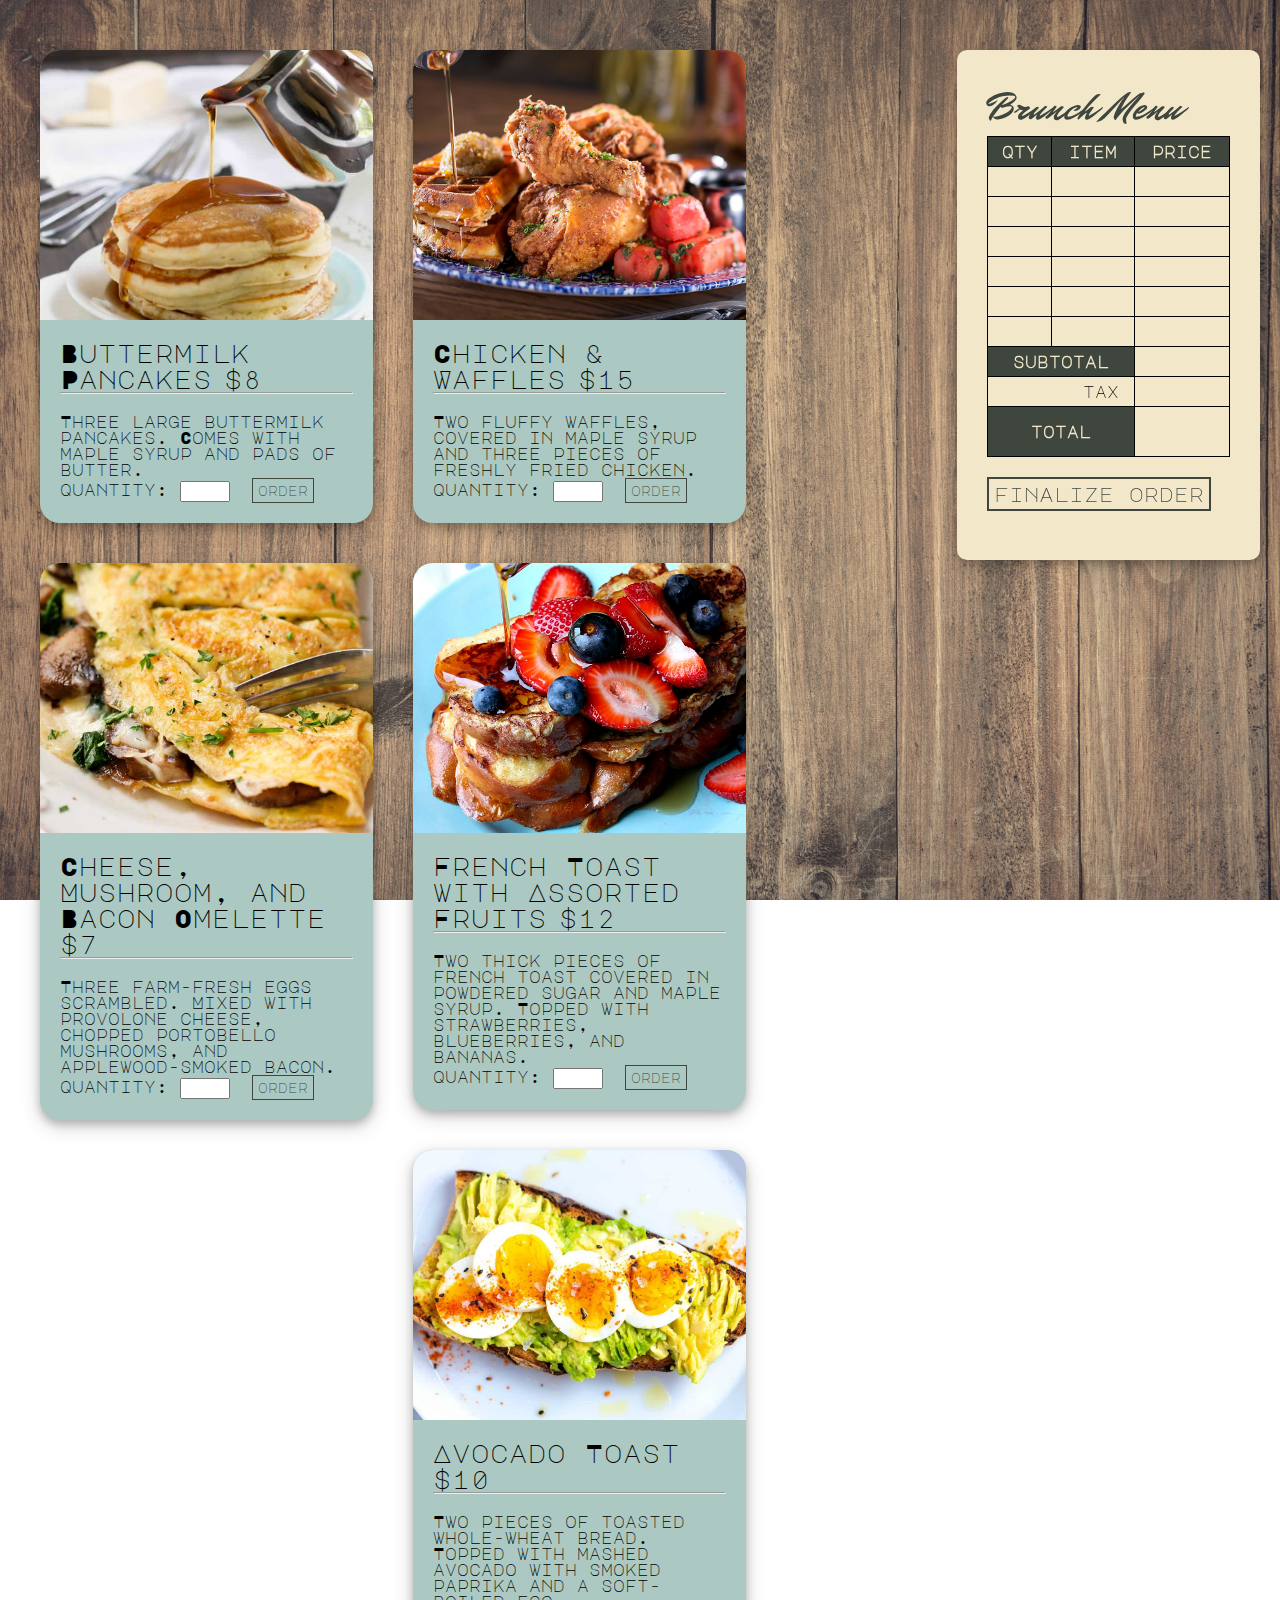
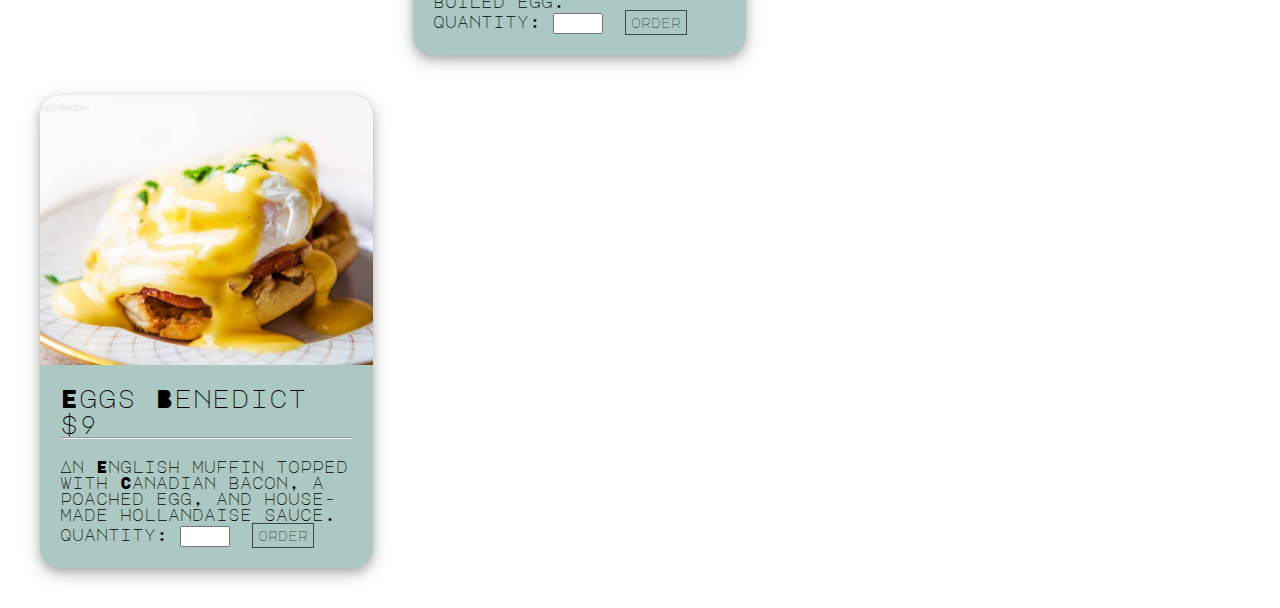
==== commit 14e77f74: "Add files via upload" ====
--- a/index.html
+++ b/index.html
@@ -82,10 +82,10 @@
         <div id="item0">
           <div id="photo0"></div>
           <div id="info0">
-            <p class="name"></p>
-            <p class="price"></p>
+            <p class="name">Buttermilk Pancakes</p>
+            <p class="price">$8</p>
             <hr>
-            <p class="description"></p>
+            <p class="description">Three large buttermilk pancakes. Comes with maple syrup and pads of butter.</p>
             <div class="qty">
               <p class="qty_title">quantity: </p>
               <input class="counter" type="number" min="1" max="5">
@@ -97,10 +97,10 @@
         <div id="item1">
           <div id="photo1"></div>
           <div id="info1">
-            <p class="name"></p>
-            <p class="price"></p>
+            <p class="name">Chicken & Waffles</p>
+            <p class="price">$15</p>
             <hr>
-            <p class="description"></p>
+            <p class="description">Two fluffy waffles, covered in maple syrup and three pieces of freshly fried chicken.</p>
             <div class="qty">
               <p class="qty_title">quantity: </p>
               <input class="counter" type="number" min="1" max="5">
@@ -112,10 +112,10 @@
         <div id="item2">
           <div id="photo2"></div>
           <div id="info2">
-            <p class="name"></p>
-            <p class="price"></p>
+            <p class="name">Cheese, Mushroom, and Bacon Omelette</p>
+            <p class="price">$7</p>
             <hr>
-            <p class="description"></p>
+            <p class="description">Three farm-fresh eggs scrambled. Mixed with provolone cheese, chopped portobello mushrooms, and applewood-smoked bacon.</p>
             <div class="qty">
               <p class="qty_title">quantity: </p>
               <input class="counter" type="number" min="1" max="5">
@@ -127,10 +127,10 @@
         <div id="item3">
           <div id="photo3"></div>
           <div id="info3">
-            <p class="name"></p>
-            <p class="price"></p>
+            <p class="name">French Toast with Assorted Fruits</p>
+            <p class="price">$12</p>
             <hr>
-            <p class="description"></p>
+            <p class="description">Two thick pieces of french toast covered in powdered sugar and maple syrup. Topped with strawberries, blueberries, and bananas.</p>
             <div class="qty">
               <p class="qty_title">quantity: </p>
               <input class="counter" type="number" min="1" max="5">
@@ -142,10 +142,10 @@
         <div id="item4">
           <div id="photo4"></div>
           <div id="info4">
-            <p class="name"></p>
-            <p class="price"></p>
+            <p class="name">Avocado Toast</p>
+            <p class="price">$10</p>
             <hr>
-            <p class="description"></p>
+            <p class="description">Two pieces of toasted whole-wheat bread. Topped with mashed avocado with smoked paprika and a soft-boiled egg.</p>
             <div class="qty">
               <p class="qty_title">quantity: </p>
               <input class="counter" type="number" min="1" max="5">
@@ -157,10 +157,10 @@
         <div id="item5">
           <div id="photo5"></div>
           <div id="info5">
-            <p class="name"></p>
-            <p class="price"></p>
+            <p class="name">Eggs Benedict</p>
+            <p class="price">$9</p>
             <hr>
-            <p class="description"></p>
+            <p class="description">An English muffin topped with Canadian bacon, a poached egg, and house-made hollandaise sauce.</p>
             <div class="qty">
               <p class="qty_title">quantity: </p>
               <input class="counter" type="number" min="1" max="5">
@@ -173,7 +173,6 @@
     </div>
 
     <script src="restaurant.js"></script>
-    <script src="restaurant.json"></script>
     
   </body>
 </html>
--- a/restaurant.css
+++ b/restaurant.css
@@ -18,7 +18,7 @@
 
 #items {
   margin-left: 20px;
-  margin-top: 20px;
+  margin-top: 50px;
   height: 90vh;
   width: 75vw;
 }
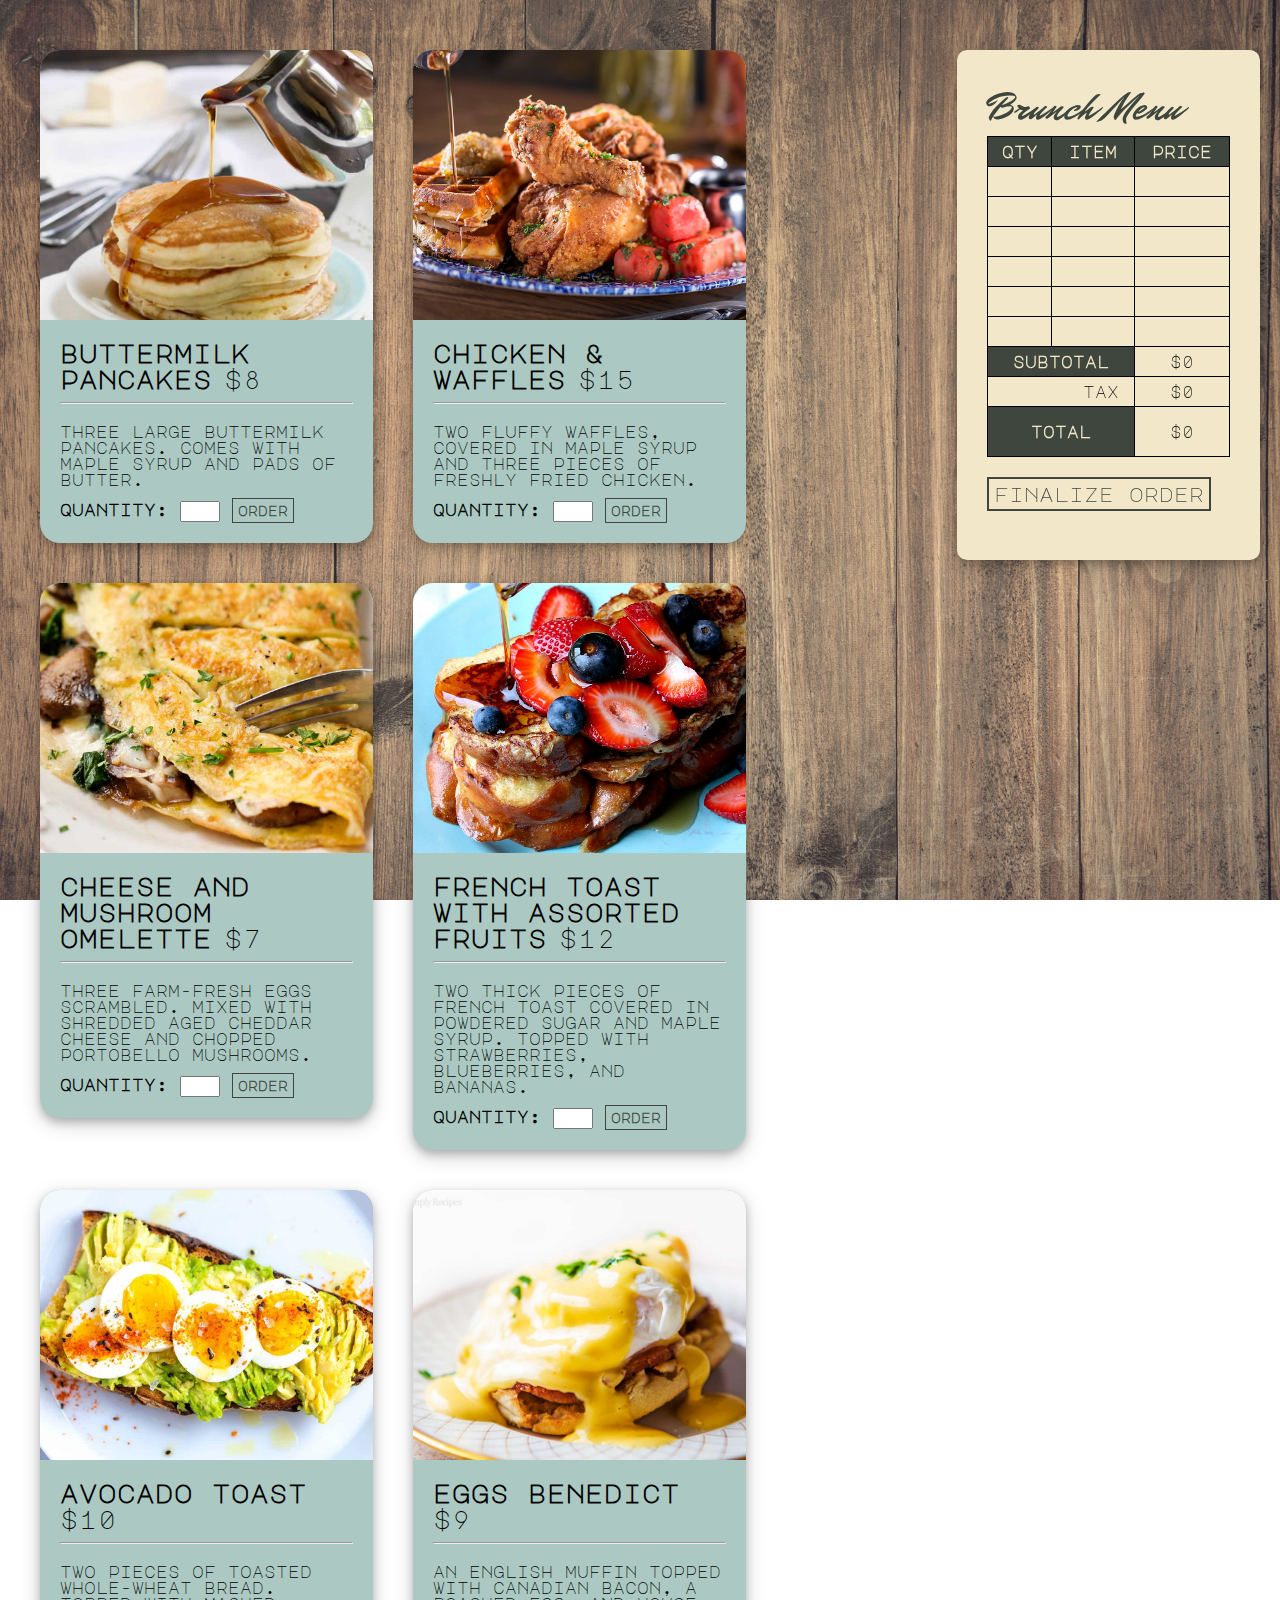
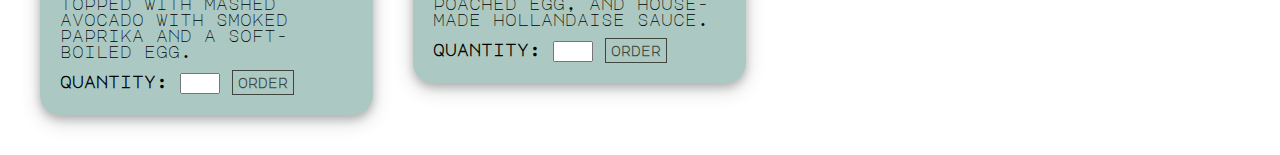
==== commit 88ca85f0: "Add files via upload" ====
--- a/index.html
+++ b/index.html
@@ -58,17 +58,17 @@
 
             <tr>
               <th colspan="2">subtotal</th>
-              <td id="subtotal"></td>
+              <td id="subtotal">$0</td>
             </tr>
 
             <tr>
               <td colspan="2" id="tax_title">tax</td>
-              <td id="tax"></td>
+              <td id="tax">$0</td>
             </tr>
 
             <tr id="total_row">
               <th colspan="2">total</th>
-              <td id="total"></td>
+              <td id="total">$0</td>
             </tr>
 
           </table>
@@ -112,10 +112,10 @@
         <div id="item2">
           <div id="photo2"></div>
           <div id="info2">
-            <p class="name">Cheese, Mushroom, and Bacon Omelette</p>
+            <p class="name">Cheese and Mushroom Omelette</p>
             <p class="price">$7</p>
             <hr>
-            <p class="description">Three farm-fresh eggs scrambled. Mixed with provolone cheese, chopped portobello mushrooms, and applewood-smoked bacon.</p>
+            <p class="description">Three farm-fresh eggs scrambled. Mixed with shredded aged cheddar cheese and chopped portobello mushrooms.</p>
             <div class="qty">
               <p class="qty_title">quantity: </p>
               <input class="counter" type="number" min="1" max="5">
--- a/restaurant.css
+++ b/restaurant.css
@@ -14,6 +14,15 @@
   background-position: center;
   background-size: cover;
   font-family: 'Major Mono Display', monospace;
+  text-transform: lowercase;
+}
+
+.qty_title, .name {
+  font-weight: bold;
+}
+
+hr {
+  margin-top: 10px;
 }
 
 #items {
@@ -21,6 +30,10 @@
   margin-top: 50px;
   height: 90vh;
   width: 75vw;
+}
+
+#description { 
+  padding-bottom: 10px;
 }
 
 #photo0, #photo1, #photo2, #photo3, #photo4, #photo5 {
@@ -80,23 +93,38 @@
 }
 
 .order {
-  margin-left: 10px;
+  margin-top: 10px;
+  font-weight: bolder;
 }
 
 .counter {
   display: inline;
 }
 
-#check {
+#check, #check_final {
   background-color: #F2E7C9;
   border-radius: 10px;
   box-shadow: 0 4px 8px 0 rgba(0, 0, 0, 0.2), 0 6px 20px 0 rgba(0, 0, 0, 0.19);
   position: fixed;
   right: 20px;
   height: 450px;
-  margin: 0;
   width: 27vh;
   padding: 30px;
+}
+
+#check {
+  margin: 0;
+}
+
+#check_final {
+  margin: auto;
+  position: static;
+}
+
+#container {
+  background-color: blue;
+  width: 100vw;
+  height: 100vh;
 }
 
 #info0, #info1, #info2, #info3, #info4, #info5 {
@@ -108,7 +136,7 @@
   margin-top: 20px;
 }
 
-#check_table {
+table {
   border-collapse: collapse;
   width: 100%;
 }
@@ -152,7 +180,7 @@
 
 .counter {
   margin: 0;
-  width: 50px;
+  width: 40px;
 }
 
 #finalize {
@@ -172,4 +200,5 @@
   font-family: 'Mr Dafoe', cursive;
   color: #3E463E;
   font-size: 40px;
+  text-transform: capitalize;
 }